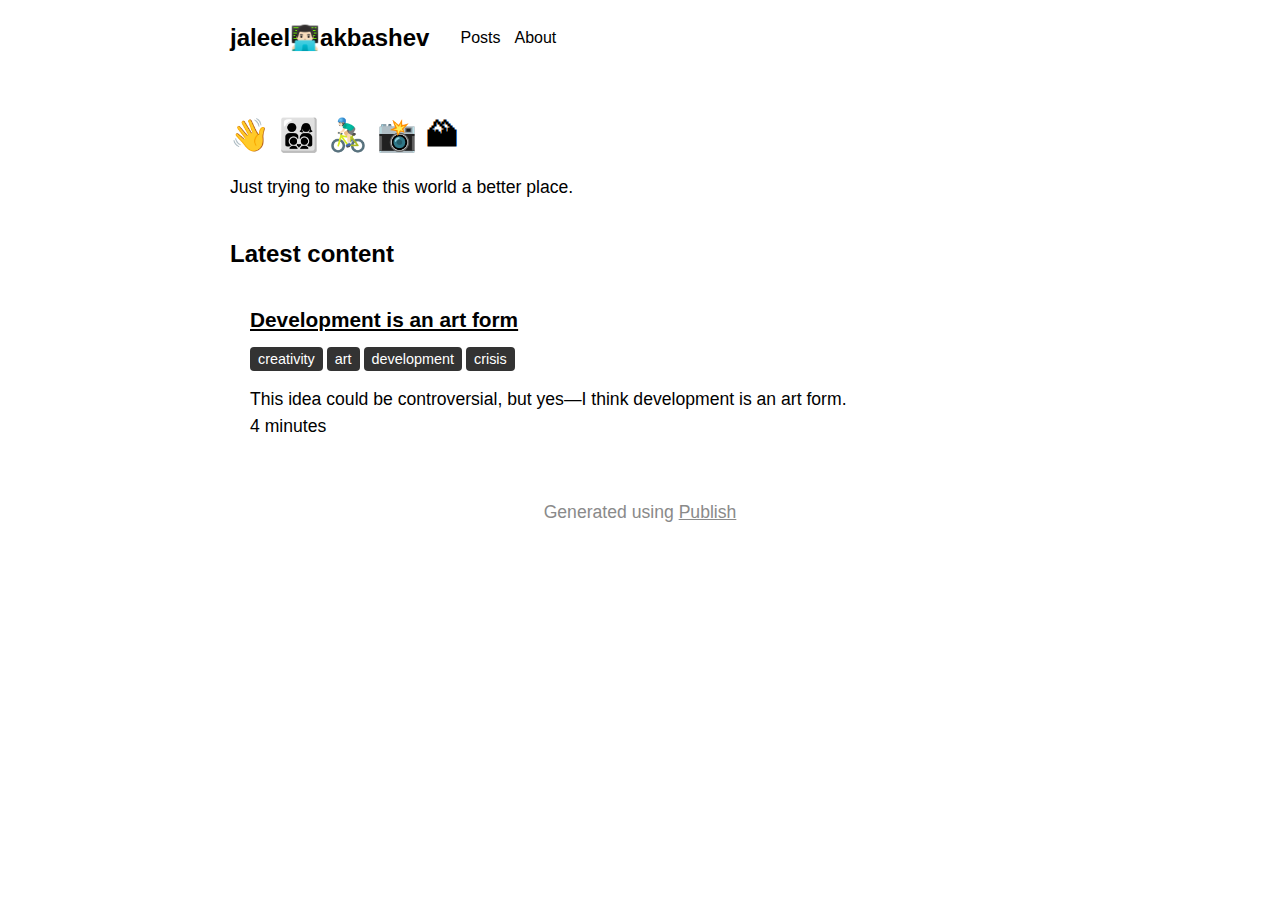
==== index.html @ 871fdf28 "Publish deploy 2021-10-07 12:44" ====
<!DOCTYPE html><html lang="en"><head><meta charset="UTF-8"/><meta name="og:site_name" content="jaleel👨🏻‍💻akbashev"/><link rel="canonical" href="https://akbashev.github.io"/><meta name="twitter:url" content="https://akbashev.github.io"/><meta name="og:url" content="https://akbashev.github.io"/><title>👋 👨‍👩‍👦‍👦 🚴🏻‍♂️ 📸 🏔 | jaleel👨🏻‍💻akbashev</title><meta name="twitter:title" content="👋 👨‍👩‍👦‍👦 🚴🏻‍♂️ 📸 🏔 | jaleel👨🏻‍💻akbashev"/><meta name="og:title" content="👋 👨‍👩‍👦‍👦 🚴🏻‍♂️ 📸 🏔 | jaleel👨🏻‍💻akbashev"/><meta name="description" content="Just trying to make this world a better place."/><meta name="twitter:description" content="Just trying to make this world a better place."/><meta name="og:description" content="Just trying to make this world a better place."/><meta name="twitter:card" content="summary"/><link rel="stylesheet" href="/styles.css" type="text/css"/><meta name="viewport" content="width=device-width, initial-scale=1.0"/><link rel="shortcut icon" href="/images/favicon.png" type="image/png"/><link rel="alternate" href="/feed.rss" type="application/rss+xml" title="Subscribe to jaleel👨🏻‍💻akbashev"/><meta name="theme-color" content="#ffffff" media="(prefers-color-scheme: light)"/><meta name="theme-color" content="#000000" media="(prefers-color-scheme: dark)"/></head><body><header><div class="wrapper"><a class="site-name" href="/">jaleel👨🏻‍💻akbashev</a><nav><ul><li><a href="/posts">Posts</a></li><li><a href="/about">About</a></li></ul></nav></div></header><div class="wrapper"><h1>👋 👨‍👩‍👦‍👦 🚴🏻‍♂️ 📸 🏔</h1><p class="description">Just trying to make this world a better place.</p><h2>Latest content</h2><ul class="item-list"><li><article><h1><a href="/posts/development-is-an-art-form">Development is an art form</a></h1><ul class="tag-list"><li><a href="/tags/creativity">creativity</a></li><li><a href="/tags/art">art</a></li><li><a href="/tags/development">development</a></li><li><a href="/tags/crisis">crisis</a></li></ul><p>This idea could be controversial, but yes—I think development is an art form.</p><p>4 minutes</p></article></li></ul></div><footer><p>Generated using <a href="https://github.com/johnsundell/publish">Publish</a></p></footer></body></html>
---- styles.css ----
/**
*  Publish Foundation theme
*  Copyright (c) John Sundell 2019
*  MIT license, see LICENSE file for details
*/

* {
    margin: 0;
    padding: 0;
    box-sizing: border-box;
}

body {
    background: #fff;
    color: #000;
    font-family: -apple-system, BlinkMacSystemFont, Helvetica, Arial;
    text-align: left;
}

.wrapper {
    max-width: 900px;
    margin-left: auto;
    margin-right: auto;
    padding: 40px;
    text-align: left;
}

header {
    background-color: #fff;
}

header .wrapper {
    padding-top: 24px;
    padding-bottom: 24px;
    display: flex;
    align-items: center;
}

header a {
    text-decoration: none;
}

header .site-name {
    font-size: 1.5em;
    color: #000;
    font-weight: bold;
}

nav {
    margin-left: 24px;
}

nav li {
    display: inline-block;
    margin: 0 7px;
    line-height: 1.5em;
}

nav li a.selected {
    text-decoration: underline;
}

h1 {
    margin-bottom: 20px;
    font-size: 2em;
}

h2 {
    margin: 20px 0;
}

p {
    margin-bottom: 16px;
    font-size: 1.1em;
    line-height: 1.5;
}

a {
    color: inherit;
}

.description {
    margin-bottom: 40px;
}

.item-list > li {
    display: block;
    padding: 20px;
    border-radius: 20px;
    background-color: #fff;
    margin-bottom: 20px;
}

.item-list > li:last-child {
    margin-bottom: 0;
}

.item-list h1 {
    margin-bottom: 15px;
    font-size: 1.3em;
}

.item-list p {
    margin-bottom: 0;
    font-size: 1.1em;
    line-height: 1.5;
}

.tag-list {
    margin-bottom: 15px;
}

.tag-list li,
.tag {
    display: inline-block;
    background-color: #333;
    color: #fff;
    padding: 4px 8px;
    border-radius: 4px;
    margin-right: 4px;
    font-size: 0.9em;
}

.tag-list a,
.tag a {
    text-decoration: none;
}

.item-page .tag-list {
    display: inline-block;
}

.content {
    margin-bottom: 40px;
}

.content ul {
    font-size: 1.1em;
    line-height: 1.5em;
    padding-inline-start: 20px;
}

.browse-all {
    display: block;
    margin-bottom: 30px;
}

.all-tags li {
    font-size: 1.1em;
    margin-right: 10px;
    padding: 6px 10px;
}

footer {
    color: #8a8a8a;
    text-align: center;
}

@media (prefers-color-scheme: dark) {
    body {
        background-color: #000;
    }

    body,
    header .site-name {
        color: #ddd;
    }

    .item-list > li {
        background-color: #000;
    }

    header {
        background-color: #000;
    }
}

@media(max-width: 600px) {
    .wrapper {
        padding: 40px 20px;
    }
}

/**
 *  Example CSS file that can be used to style Splash HTML output
 *  Copyright (c) John Sundell 2018
 *  MIT license - see LICENSE.md
 */

pre {
    margin-bottom: 1.5em;
    background-color: #1a1a1a;
    padding: 16px 0;
    border-radius: 16px;
}

pre code {
    font-family: monospace;
    display: block;
    padding: 0 20px;
    color: #a9bcbc;
    line-height: 1.4em;
    font-size: 0.95em;
    overflow-x: auto;
    white-space: pre;
    -webkit-overflow-scrolling: touch;
}

pre code .keyword {
    color: #e73289;
}

pre code .type {
    color: #8281ca;
}

pre code .call {
    color: #348fe5;
}

pre code .property {
    color: #21ab9d;
}

pre code .number {
    color: #db6f57;
}

pre code .string {
    color: #fa641e;
}

pre code .comment {
    color: #6b8a94;
}

pre code .dotAccess {
    color: #92b300;
}

pre code .preprocessing {
    color: #b68a00;
}
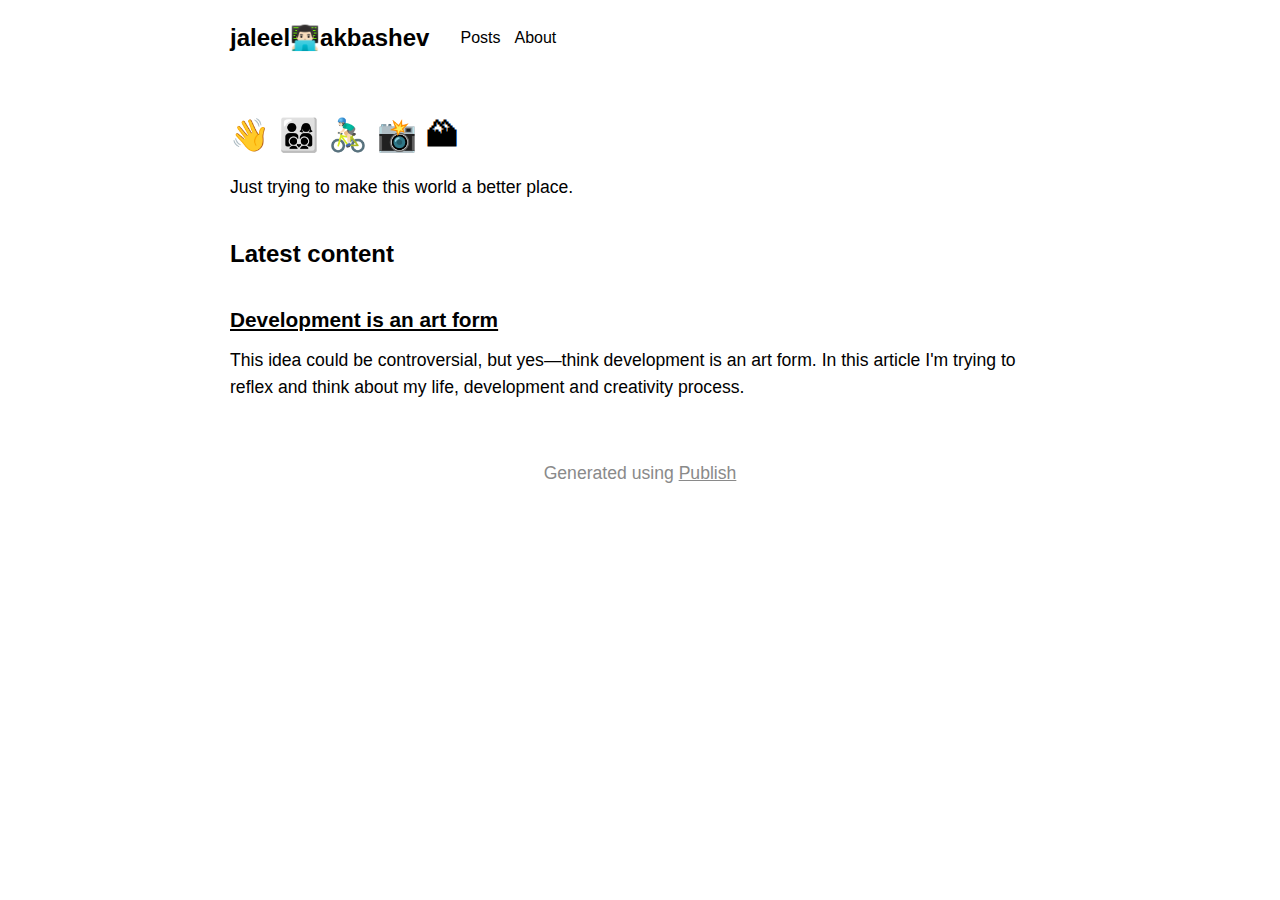
==== commit 73b8659d: "Publish deploy 2021-10-07 18:07" ====
--- a/index.html
+++ b/index.html
@@ -1 +1 @@
-<!DOCTYPE html><html lang="en"><head><meta charset="UTF-8"/><meta name="og:site_name" content="jaleel👨🏻‍💻akbashev"/><link rel="canonical" href="https://akbashev.github.io"/><meta name="twitter:url" content="https://akbashev.github.io"/><meta name="og:url" content="https://akbashev.github.io"/><title>👋 👨‍👩‍👦‍👦 🚴🏻‍♂️ 📸 🏔 | jaleel👨🏻‍💻akbashev</title><meta name="twitter:title" content="👋 👨‍👩‍👦‍👦 🚴🏻‍♂️ 📸 🏔 | jaleel👨🏻‍💻akbashev"/><meta name="og:title" content="👋 👨‍👩‍👦‍👦 🚴🏻‍♂️ 📸 🏔 | jaleel👨🏻‍💻akbashev"/><meta name="description" content="Just trying to make this world a better place."/><meta name="twitter:description" content="Just trying to make this world a better place."/><meta name="og:description" content="Just trying to make this world a better place."/><meta name="twitter:card" content="summary"/><link rel="stylesheet" href="/styles.css" type="text/css"/><meta name="viewport" content="width=device-width, initial-scale=1.0"/><link rel="shortcut icon" href="/images/favicon.png" type="image/png"/><link rel="alternate" href="/feed.rss" type="application/rss+xml" title="Subscribe to jaleel👨🏻‍💻akbashev"/><meta name="theme-color" content="#ffffff" media="(prefers-color-scheme: light)"/><meta name="theme-color" content="#000000" media="(prefers-color-scheme: dark)"/></head><body><header><div class="wrapper"><a class="site-name" href="/">jaleel👨🏻‍💻akbashev</a><nav><ul><li><a href="/posts">Posts</a></li><li><a href="/about">About</a></li></ul></nav></div></header><div class="wrapper"><h1>👋 👨‍👩‍👦‍👦 🚴🏻‍♂️ 📸 🏔</h1><p class="description">Just trying to make this world a better place.</p><h2>Latest content</h2><ul class="item-list"><li><article><h1><a href="/posts/development-is-an-art-form">Development is an art form</a></h1><ul class="tag-list"><li><a href="/tags/creativity">creativity</a></li><li><a href="/tags/art">art</a></li><li><a href="/tags/development">development</a></li><li><a href="/tags/crisis">crisis</a></li></ul><p>This idea could be controversial, but yes—I think development is an art form.</p><p>4 minutes</p></article></li></ul></div><footer><p>Generated using <a href="https://github.com/johnsundell/publish">Publish</a></p></footer></body></html>+<!DOCTYPE html><html lang="en"><head><meta charset="UTF-8"/><meta name="og:site_name" content="jaleel👨🏻‍💻akbashev"/><link rel="canonical" href="https://akbashev.github.io"/><meta name="twitter:url" content="https://akbashev.github.io"/><meta name="og:url" content="https://akbashev.github.io"/><title>👋 👨‍👩‍👦‍👦 🚴🏻‍♂️ 📸 🏔 | jaleel👨🏻‍💻akbashev</title><meta name="twitter:title" content="👋 👨‍👩‍👦‍👦 🚴🏻‍♂️ 📸 🏔 | jaleel👨🏻‍💻akbashev"/><meta name="og:title" content="👋 👨‍👩‍👦‍👦 🚴🏻‍♂️ 📸 🏔 | jaleel👨🏻‍💻akbashev"/><meta name="description" content="Just trying to make this world a better place."/><meta name="twitter:description" content="Just trying to make this world a better place."/><meta name="og:description" content="Just trying to make this world a better place."/><meta name="twitter:card" content="summary"/><link rel="stylesheet" href="/styles.css" type="text/css"/><meta name="viewport" content="width=device-width, initial-scale=1.0"/><link rel="shortcut icon" href="/images/favicon.png" type="image/png"/><link rel="alternate" href="/feed.rss" type="application/rss+xml" title="Subscribe to jaleel👨🏻‍💻akbashev"/><meta name="theme-color" content="#ffffff" media="(prefers-color-scheme: light)"/><meta name="theme-color" content="#000000" media="(prefers-color-scheme: dark)"/></head><body><header><div class="wrapper"><a class="site-name" href="/">jaleel👨🏻‍💻akbashev</a><nav><ul><li><a href="/posts">Posts</a></li><li><a href="/about">About</a></li></ul></nav></div></header><div class="wrapper"><h1>👋 👨‍👩‍👦‍👦 🚴🏻‍♂️ 📸 🏔</h1><p class="description">Just trying to make this world a better place.</p><h2>Latest content</h2><ul class="item-list"><li><article><h1><a href="/posts/development-is-an-art-form">Development is an art form</a></h1><p>This idea could be controversial, but yes—think development is an art form. In this article I'm trying to reflex and think about my life, development and creativity process.</p></article></li></ul></div><footer><p>Generated using <a href="https://github.com/johnsundell/publish">Publish</a></p></footer></body></html>--- a/styles.css
+++ b/styles.css
@@ -85,8 +85,8 @@
 
 .item-list > li {
     display: block;
-    padding: 20px;
-    border-radius: 20px;
+    padding-top: 20px;
+    padding-bottom: 20px;
     background-color: #fff;
     margin-bottom: 20px;
 }
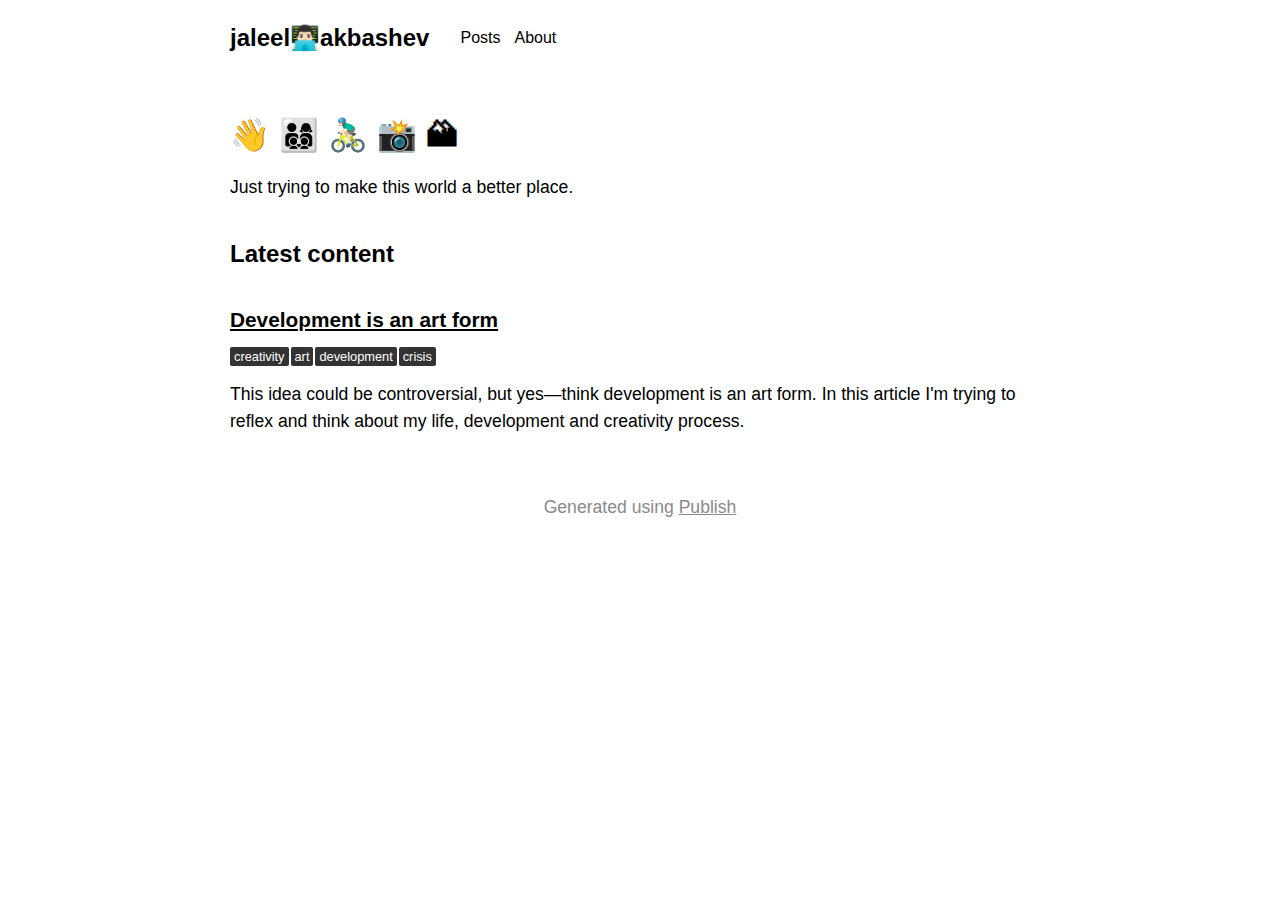
==== commit 1fc400d8: "Publish deploy 2021-10-07 18:12" ====
--- a/index.html
+++ b/index.html
@@ -1 +1 @@
-<!DOCTYPE html><html lang="en"><head><meta charset="UTF-8"/><meta name="og:site_name" content="jaleel👨🏻‍💻akbashev"/><link rel="canonical" href="https://akbashev.github.io"/><meta name="twitter:url" content="https://akbashev.github.io"/><meta name="og:url" content="https://akbashev.github.io"/><title>👋 👨‍👩‍👦‍👦 🚴🏻‍♂️ 📸 🏔 | jaleel👨🏻‍💻akbashev</title><meta name="twitter:title" content="👋 👨‍👩‍👦‍👦 🚴🏻‍♂️ 📸 🏔 | jaleel👨🏻‍💻akbashev"/><meta name="og:title" content="👋 👨‍👩‍👦‍👦 🚴🏻‍♂️ 📸 🏔 | jaleel👨🏻‍💻akbashev"/><meta name="description" content="Just trying to make this world a better place."/><meta name="twitter:description" content="Just trying to make this world a better place."/><meta name="og:description" content="Just trying to make this world a better place."/><meta name="twitter:card" content="summary"/><link rel="stylesheet" href="/styles.css" type="text/css"/><meta name="viewport" content="width=device-width, initial-scale=1.0"/><link rel="shortcut icon" href="/images/favicon.png" type="image/png"/><link rel="alternate" href="/feed.rss" type="application/rss+xml" title="Subscribe to jaleel👨🏻‍💻akbashev"/><meta name="theme-color" content="#ffffff" media="(prefers-color-scheme: light)"/><meta name="theme-color" content="#000000" media="(prefers-color-scheme: dark)"/></head><body><header><div class="wrapper"><a class="site-name" href="/">jaleel👨🏻‍💻akbashev</a><nav><ul><li><a href="/posts">Posts</a></li><li><a href="/about">About</a></li></ul></nav></div></header><div class="wrapper"><h1>👋 👨‍👩‍👦‍👦 🚴🏻‍♂️ 📸 🏔</h1><p class="description">Just trying to make this world a better place.</p><h2>Latest content</h2><ul class="item-list"><li><article><h1><a href="/posts/development-is-an-art-form">Development is an art form</a></h1><p>This idea could be controversial, but yes—think development is an art form. In this article I'm trying to reflex and think about my life, development and creativity process.</p></article></li></ul></div><footer><p>Generated using <a href="https://github.com/johnsundell/publish">Publish</a></p></footer></body></html>+<!DOCTYPE html><html lang="en"><head><meta charset="UTF-8"/><meta name="og:site_name" content="jaleel👨🏻‍💻akbashev"/><link rel="canonical" href="https://akbashev.github.io"/><meta name="twitter:url" content="https://akbashev.github.io"/><meta name="og:url" content="https://akbashev.github.io"/><title>👋 👨‍👩‍👦‍👦 🚴🏻‍♂️ 📸 🏔 | jaleel👨🏻‍💻akbashev</title><meta name="twitter:title" content="👋 👨‍👩‍👦‍👦 🚴🏻‍♂️ 📸 🏔 | jaleel👨🏻‍💻akbashev"/><meta name="og:title" content="👋 👨‍👩‍👦‍👦 🚴🏻‍♂️ 📸 🏔 | jaleel👨🏻‍💻akbashev"/><meta name="description" content="Just trying to make this world a better place."/><meta name="twitter:description" content="Just trying to make this world a better place."/><meta name="og:description" content="Just trying to make this world a better place."/><meta name="twitter:card" content="summary"/><link rel="stylesheet" href="/styles.css" type="text/css"/><meta name="viewport" content="width=device-width, initial-scale=1.0"/><link rel="shortcut icon" href="/images/favicon.png" type="image/png"/><link rel="alternate" href="/feed.rss" type="application/rss+xml" title="Subscribe to jaleel👨🏻‍💻akbashev"/><meta name="theme-color" content="#ffffff" media="(prefers-color-scheme: light)"/><meta name="theme-color" content="#000000" media="(prefers-color-scheme: dark)"/></head><body><header><div class="wrapper"><a class="site-name" href="/">jaleel👨🏻‍💻akbashev</a><nav><ul><li><a href="/posts">Posts</a></li><li><a href="/about">About</a></li></ul></nav></div></header><div class="wrapper"><h1>👋 👨‍👩‍👦‍👦 🚴🏻‍♂️ 📸 🏔</h1><p class="description">Just trying to make this world a better place.</p><h2>Latest content</h2><ul class="item-list"><li><article><h1><a href="/posts/development-is-an-art-form">Development is an art form</a></h1><ul class="tag-list"><li><a href="/tags/creativity">creativity</a></li><li><a href="/tags/art">art</a></li><li><a href="/tags/development">development</a></li><li><a href="/tags/crisis">crisis</a></li></ul><p>This idea could be controversial, but yes—think development is an art form. In this article I'm trying to reflex and think about my life, development and creativity process.</p></article></li></ul></div><footer><p>Generated using <a href="https://github.com/johnsundell/publish">Publish</a></p></footer></body></html>--- a/styles.css
+++ b/styles.css
@@ -115,10 +115,10 @@
     display: inline-block;
     background-color: #333;
     color: #fff;
-    padding: 4px 8px;
-    border-radius: 4px;
-    margin-right: 4px;
-    font-size: 0.9em;
+    padding: 2px 4px;
+    border-radius: 2px;
+    margin-right: 2px;
+    font-size: 0.8em;
 }
 
 .tag-list a,
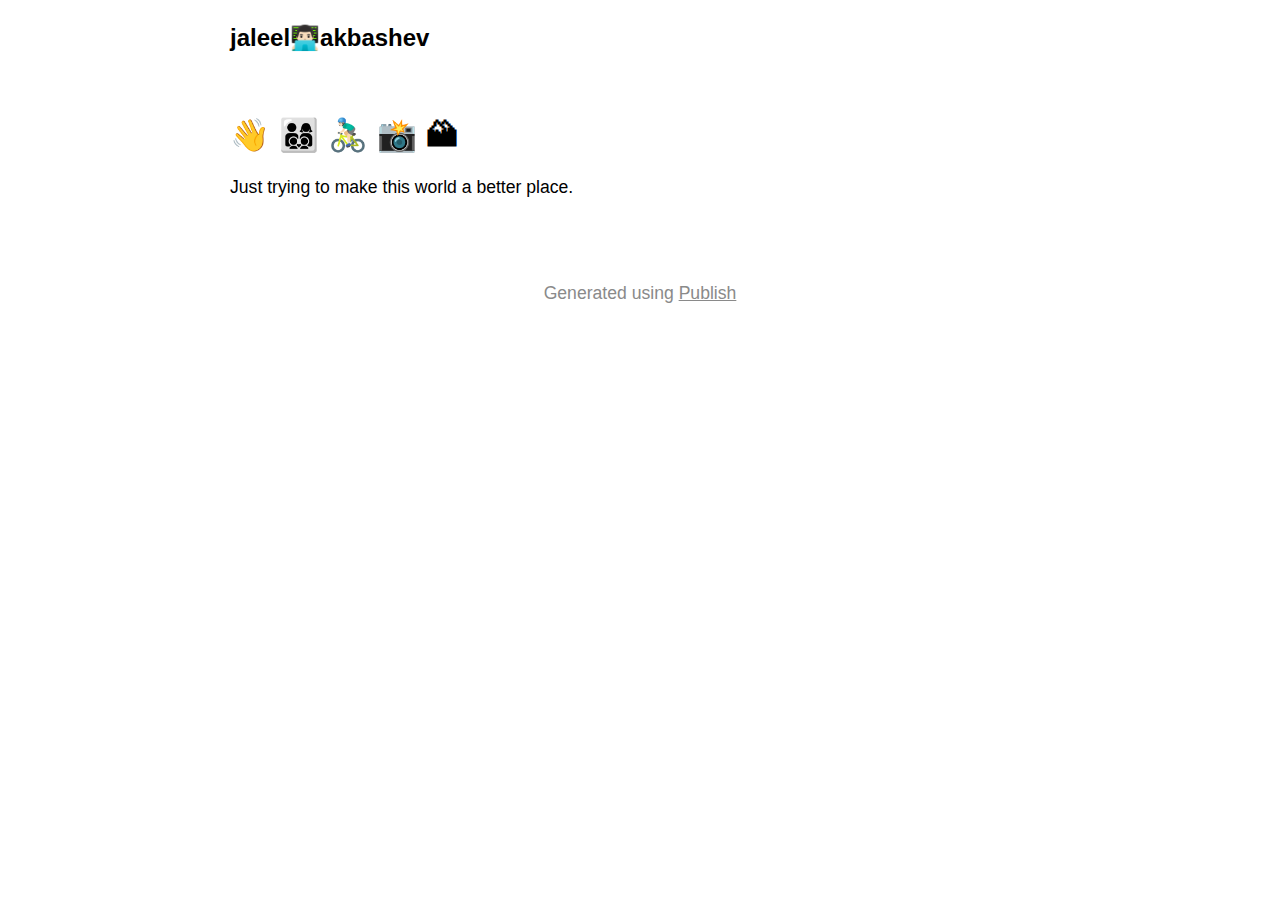
==== commit 1bd6a436: "Publish deploy 2021-10-07 18:18" ====
--- a/index.html
+++ b/index.html
@@ -1 +1 @@
-<!DOCTYPE html><html lang="en"><head><meta charset="UTF-8"/><meta name="og:site_name" content="jaleel👨🏻‍💻akbashev"/><link rel="canonical" href="https://akbashev.github.io"/><meta name="twitter:url" content="https://akbashev.github.io"/><meta name="og:url" content="https://akbashev.github.io"/><title>👋 👨‍👩‍👦‍👦 🚴🏻‍♂️ 📸 🏔 | jaleel👨🏻‍💻akbashev</title><meta name="twitter:title" content="👋 👨‍👩‍👦‍👦 🚴🏻‍♂️ 📸 🏔 | jaleel👨🏻‍💻akbashev"/><meta name="og:title" content="👋 👨‍👩‍👦‍👦 🚴🏻‍♂️ 📸 🏔 | jaleel👨🏻‍💻akbashev"/><meta name="description" content="Just trying to make this world a better place."/><meta name="twitter:description" content="Just trying to make this world a better place."/><meta name="og:description" content="Just trying to make this world a better place."/><meta name="twitter:card" content="summary"/><link rel="stylesheet" href="/styles.css" type="text/css"/><meta name="viewport" content="width=device-width, initial-scale=1.0"/><link rel="shortcut icon" href="/images/favicon.png" type="image/png"/><link rel="alternate" href="/feed.rss" type="application/rss+xml" title="Subscribe to jaleel👨🏻‍💻akbashev"/><meta name="theme-color" content="#ffffff" media="(prefers-color-scheme: light)"/><meta name="theme-color" content="#000000" media="(prefers-color-scheme: dark)"/></head><body><header><div class="wrapper"><a class="site-name" href="/">jaleel👨🏻‍💻akbashev</a><nav><ul><li><a href="/posts">Posts</a></li><li><a href="/about">About</a></li></ul></nav></div></header><div class="wrapper"><h1>👋 👨‍👩‍👦‍👦 🚴🏻‍♂️ 📸 🏔</h1><p class="description">Just trying to make this world a better place.</p><h2>Latest content</h2><ul class="item-list"><li><article><h1><a href="/posts/development-is-an-art-form">Development is an art form</a></h1><ul class="tag-list"><li><a href="/tags/creativity">creativity</a></li><li><a href="/tags/art">art</a></li><li><a href="/tags/development">development</a></li><li><a href="/tags/crisis">crisis</a></li></ul><p>This idea could be controversial, but yes—think development is an art form. In this article I'm trying to reflex and think about my life, development and creativity process.</p></article></li></ul></div><footer><p>Generated using <a href="https://github.com/johnsundell/publish">Publish</a></p></footer></body></html>+<!DOCTYPE html><html lang="en"><head><meta charset="UTF-8"/><meta name="og:site_name" content="jaleel👨🏻‍💻akbashev"/><link rel="canonical" href="https://akbashev.github.io"/><meta name="twitter:url" content="https://akbashev.github.io"/><meta name="og:url" content="https://akbashev.github.io"/><title>👋 👨‍👩‍👦‍👦 🚴🏻‍♂️ 📸 🏔 | jaleel👨🏻‍💻akbashev</title><meta name="twitter:title" content="👋 👨‍👩‍👦‍👦 🚴🏻‍♂️ 📸 🏔 | jaleel👨🏻‍💻akbashev"/><meta name="og:title" content="👋 👨‍👩‍👦‍👦 🚴🏻‍♂️ 📸 🏔 | jaleel👨🏻‍💻akbashev"/><meta name="description" content="Just trying to make this world a better place."/><meta name="twitter:description" content="Just trying to make this world a better place."/><meta name="og:description" content="Just trying to make this world a better place."/><meta name="twitter:card" content="summary"/><link rel="stylesheet" href="/styles.css" type="text/css"/><meta name="viewport" content="width=device-width, initial-scale=1.0"/><link rel="shortcut icon" href="/images/favicon.png" type="image/png"/><link rel="alternate" href="/feed.rss" type="application/rss+xml" title="Subscribe to jaleel👨🏻‍💻akbashev"/><meta name="theme-color" content="#ffffff" media="(prefers-color-scheme: light)"/><meta name="theme-color" content="#000000" media="(prefers-color-scheme: dark)"/></head><body><header><div class="wrapper"><a class="site-name" href="/">jaleel👨🏻‍💻akbashev</a></div></header><div class="wrapper"><h1>👋 👨‍👩‍👦‍👦 🚴🏻‍♂️ 📸 🏔</h1><p class="description">Just trying to make this world a better place.</p><ul class="item-list"></ul></div><footer><p>Generated using <a href="https://github.com/johnsundell/publish">Publish</a></p></footer></body></html>--- a/styles.css
+++ b/styles.css
@@ -117,7 +117,7 @@
     color: #fff;
     padding: 2px 4px;
     border-radius: 2px;
-    margin-right: 2px;
+    margin-right: 4px;
     font-size: 0.8em;
 }
 
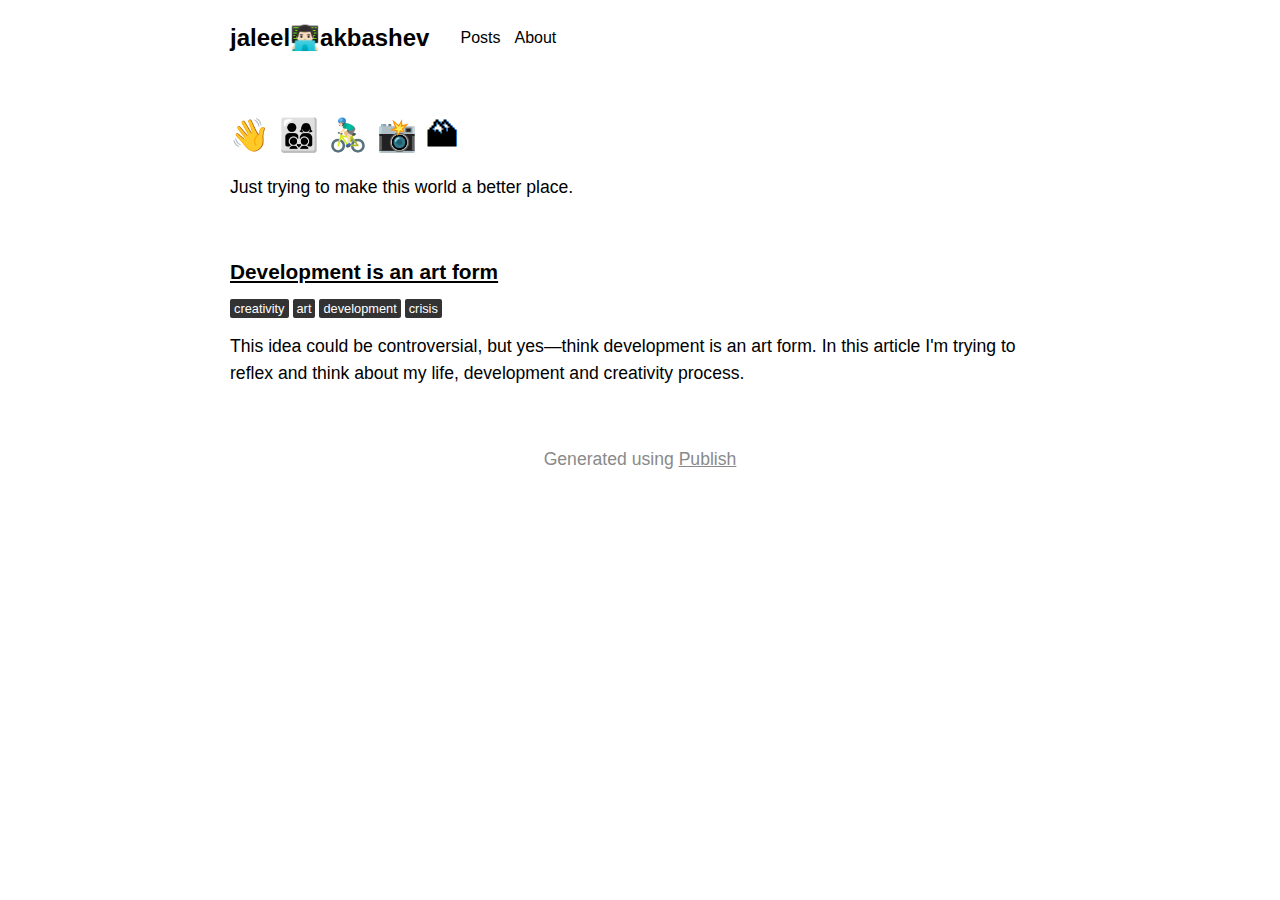
==== commit b1d75935: "Publish deploy 2021-10-07 18:20" ====
--- a/index.html
+++ b/index.html
@@ -1 +1 @@
-<!DOCTYPE html><html lang="en"><head><meta charset="UTF-8"/><meta name="og:site_name" content="jaleel👨🏻‍💻akbashev"/><link rel="canonical" href="https://akbashev.github.io"/><meta name="twitter:url" content="https://akbashev.github.io"/><meta name="og:url" content="https://akbashev.github.io"/><title>👋 👨‍👩‍👦‍👦 🚴🏻‍♂️ 📸 🏔 | jaleel👨🏻‍💻akbashev</title><meta name="twitter:title" content="👋 👨‍👩‍👦‍👦 🚴🏻‍♂️ 📸 🏔 | jaleel👨🏻‍💻akbashev"/><meta name="og:title" content="👋 👨‍👩‍👦‍👦 🚴🏻‍♂️ 📸 🏔 | jaleel👨🏻‍💻akbashev"/><meta name="description" content="Just trying to make this world a better place."/><meta name="twitter:description" content="Just trying to make this world a better place."/><meta name="og:description" content="Just trying to make this world a better place."/><meta name="twitter:card" content="summary"/><link rel="stylesheet" href="/styles.css" type="text/css"/><meta name="viewport" content="width=device-width, initial-scale=1.0"/><link rel="shortcut icon" href="/images/favicon.png" type="image/png"/><link rel="alternate" href="/feed.rss" type="application/rss+xml" title="Subscribe to jaleel👨🏻‍💻akbashev"/><meta name="theme-color" content="#ffffff" media="(prefers-color-scheme: light)"/><meta name="theme-color" content="#000000" media="(prefers-color-scheme: dark)"/></head><body><header><div class="wrapper"><a class="site-name" href="/">jaleel👨🏻‍💻akbashev</a></div></header><div class="wrapper"><h1>👋 👨‍👩‍👦‍👦 🚴🏻‍♂️ 📸 🏔</h1><p class="description">Just trying to make this world a better place.</p><ul class="item-list"></ul></div><footer><p>Generated using <a href="https://github.com/johnsundell/publish">Publish</a></p></footer></body></html>+<!DOCTYPE html><html lang="en"><head><meta charset="UTF-8"/><meta name="og:site_name" content="jaleel👨🏻‍💻akbashev"/><link rel="canonical" href="https://akbashev.github.io"/><meta name="twitter:url" content="https://akbashev.github.io"/><meta name="og:url" content="https://akbashev.github.io"/><title>👋 👨‍👩‍👦‍👦 🚴🏻‍♂️ 📸 🏔 | jaleel👨🏻‍💻akbashev</title><meta name="twitter:title" content="👋 👨‍👩‍👦‍👦 🚴🏻‍♂️ 📸 🏔 | jaleel👨🏻‍💻akbashev"/><meta name="og:title" content="👋 👨‍👩‍👦‍👦 🚴🏻‍♂️ 📸 🏔 | jaleel👨🏻‍💻akbashev"/><meta name="description" content="Just trying to make this world a better place."/><meta name="twitter:description" content="Just trying to make this world a better place."/><meta name="og:description" content="Just trying to make this world a better place."/><meta name="twitter:card" content="summary"/><link rel="stylesheet" href="/styles.css" type="text/css"/><meta name="viewport" content="width=device-width, initial-scale=1.0"/><link rel="shortcut icon" href="/images/favicon.png" type="image/png"/><link rel="alternate" href="/feed.rss" type="application/rss+xml" title="Subscribe to jaleel👨🏻‍💻akbashev"/><meta name="theme-color" content="#ffffff" media="(prefers-color-scheme: light)"/><meta name="theme-color" content="#000000" media="(prefers-color-scheme: dark)"/></head><body><header><div class="wrapper"><a class="site-name" href="/">jaleel👨🏻‍💻akbashev</a><nav><ul><li><a href="/posts">Posts</a></li><li><a href="/about">About</a></li></ul></nav></div></header><div class="wrapper"><h1>👋 👨‍👩‍👦‍👦 🚴🏻‍♂️ 📸 🏔</h1><p class="description">Just trying to make this world a better place.</p><ul class="item-list"><li><article><h1><a href="/posts/development-is-an-art-form">Development is an art form</a></h1><ul class="tag-list"><li><a href="/tags/creativity">creativity</a></li><li><a href="/tags/art">art</a></li><li><a href="/tags/development">development</a></li><li><a href="/tags/crisis">crisis</a></li></ul><p>This idea could be controversial, but yes—think development is an art form. In this article I'm trying to reflex and think about my life, development and creativity process.</p></article></li></ul></div><footer><p>Generated using <a href="https://github.com/johnsundell/publish">Publish</a></p></footer></body></html>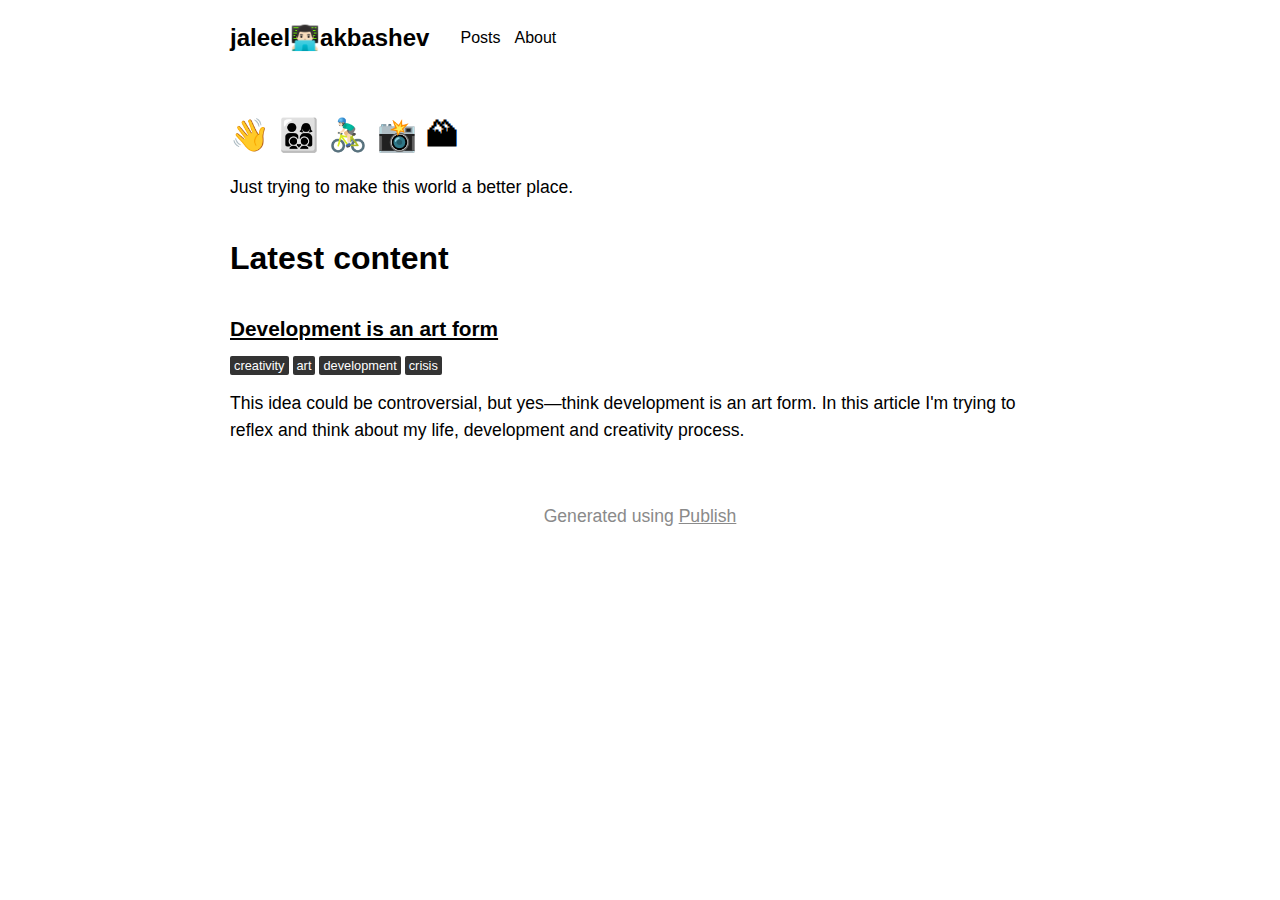
==== commit 9f9af21d: "Publish deploy 2021-10-07 18:22" ====
--- a/index.html
+++ b/index.html
@@ -1 +1 @@
-<!DOCTYPE html><html lang="en"><head><meta charset="UTF-8"/><meta name="og:site_name" content="jaleel👨🏻‍💻akbashev"/><link rel="canonical" href="https://akbashev.github.io"/><meta name="twitter:url" content="https://akbashev.github.io"/><meta name="og:url" content="https://akbashev.github.io"/><title>👋 👨‍👩‍👦‍👦 🚴🏻‍♂️ 📸 🏔 | jaleel👨🏻‍💻akbashev</title><meta name="twitter:title" content="👋 👨‍👩‍👦‍👦 🚴🏻‍♂️ 📸 🏔 | jaleel👨🏻‍💻akbashev"/><meta name="og:title" content="👋 👨‍👩‍👦‍👦 🚴🏻‍♂️ 📸 🏔 | jaleel👨🏻‍💻akbashev"/><meta name="description" content="Just trying to make this world a better place."/><meta name="twitter:description" content="Just trying to make this world a better place."/><meta name="og:description" content="Just trying to make this world a better place."/><meta name="twitter:card" content="summary"/><link rel="stylesheet" href="/styles.css" type="text/css"/><meta name="viewport" content="width=device-width, initial-scale=1.0"/><link rel="shortcut icon" href="/images/favicon.png" type="image/png"/><link rel="alternate" href="/feed.rss" type="application/rss+xml" title="Subscribe to jaleel👨🏻‍💻akbashev"/><meta name="theme-color" content="#ffffff" media="(prefers-color-scheme: light)"/><meta name="theme-color" content="#000000" media="(prefers-color-scheme: dark)"/></head><body><header><div class="wrapper"><a class="site-name" href="/">jaleel👨🏻‍💻akbashev</a><nav><ul><li><a href="/posts">Posts</a></li><li><a href="/about">About</a></li></ul></nav></div></header><div class="wrapper"><h1>👋 👨‍👩‍👦‍👦 🚴🏻‍♂️ 📸 🏔</h1><p class="description">Just trying to make this world a better place.</p><ul class="item-list"><li><article><h1><a href="/posts/development-is-an-art-form">Development is an art form</a></h1><ul class="tag-list"><li><a href="/tags/creativity">creativity</a></li><li><a href="/tags/art">art</a></li><li><a href="/tags/development">development</a></li><li><a href="/tags/crisis">crisis</a></li></ul><p>This idea could be controversial, but yes—think development is an art form. In this article I'm trying to reflex and think about my life, development and creativity process.</p></article></li></ul></div><footer><p>Generated using <a href="https://github.com/johnsundell/publish">Publish</a></p></footer></body></html>+<!DOCTYPE html><html lang="en"><head><meta charset="UTF-8"/><meta name="og:site_name" content="jaleel👨🏻‍💻akbashev"/><link rel="canonical" href="https://akbashev.github.io"/><meta name="twitter:url" content="https://akbashev.github.io"/><meta name="og:url" content="https://akbashev.github.io"/><title>👋 👨‍👩‍👦‍👦 🚴🏻‍♂️ 📸 🏔 | jaleel👨🏻‍💻akbashev</title><meta name="twitter:title" content="👋 👨‍👩‍👦‍👦 🚴🏻‍♂️ 📸 🏔 | jaleel👨🏻‍💻akbashev"/><meta name="og:title" content="👋 👨‍👩‍👦‍👦 🚴🏻‍♂️ 📸 🏔 | jaleel👨🏻‍💻akbashev"/><meta name="description" content="Just trying to make this world a better place."/><meta name="twitter:description" content="Just trying to make this world a better place."/><meta name="og:description" content="Just trying to make this world a better place."/><meta name="twitter:card" content="summary"/><link rel="stylesheet" href="/styles.css" type="text/css"/><meta name="viewport" content="width=device-width, initial-scale=1.0"/><link rel="shortcut icon" href="/images/favicon.png" type="image/png"/><link rel="alternate" href="/feed.rss" type="application/rss+xml" title="Subscribe to jaleel👨🏻‍💻akbashev"/><meta name="theme-color" content="#ffffff" media="(prefers-color-scheme: light)"/><meta name="theme-color" content="#000000" media="(prefers-color-scheme: dark)"/></head><body><header><div class="wrapper"><a class="site-name" href="/">jaleel👨🏻‍💻akbashev</a><nav><ul><li><a href="/posts">Posts</a></li><li><a href="/about">About</a></li></ul></nav></div></header><div class="wrapper"><h1>👋 👨‍👩‍👦‍👦 🚴🏻‍♂️ 📸 🏔</h1><p class="description">Just trying to make this world a better place.</p><h1>Latest content</h1><ul class="item-list"><li><article><h1><a href="/posts/development-is-an-art-form">Development is an art form</a></h1><ul class="tag-list"><li><a href="/tags/creativity">creativity</a></li><li><a href="/tags/art">art</a></li><li><a href="/tags/development">development</a></li><li><a href="/tags/crisis">crisis</a></li></ul><p>This idea could be controversial, but yes—think development is an art form. In this article I'm trying to reflex and think about my life, development and creativity process.</p></article></li></ul></div><footer><p>Generated using <a href="https://github.com/johnsundell/publish">Publish</a></p></footer></body></html>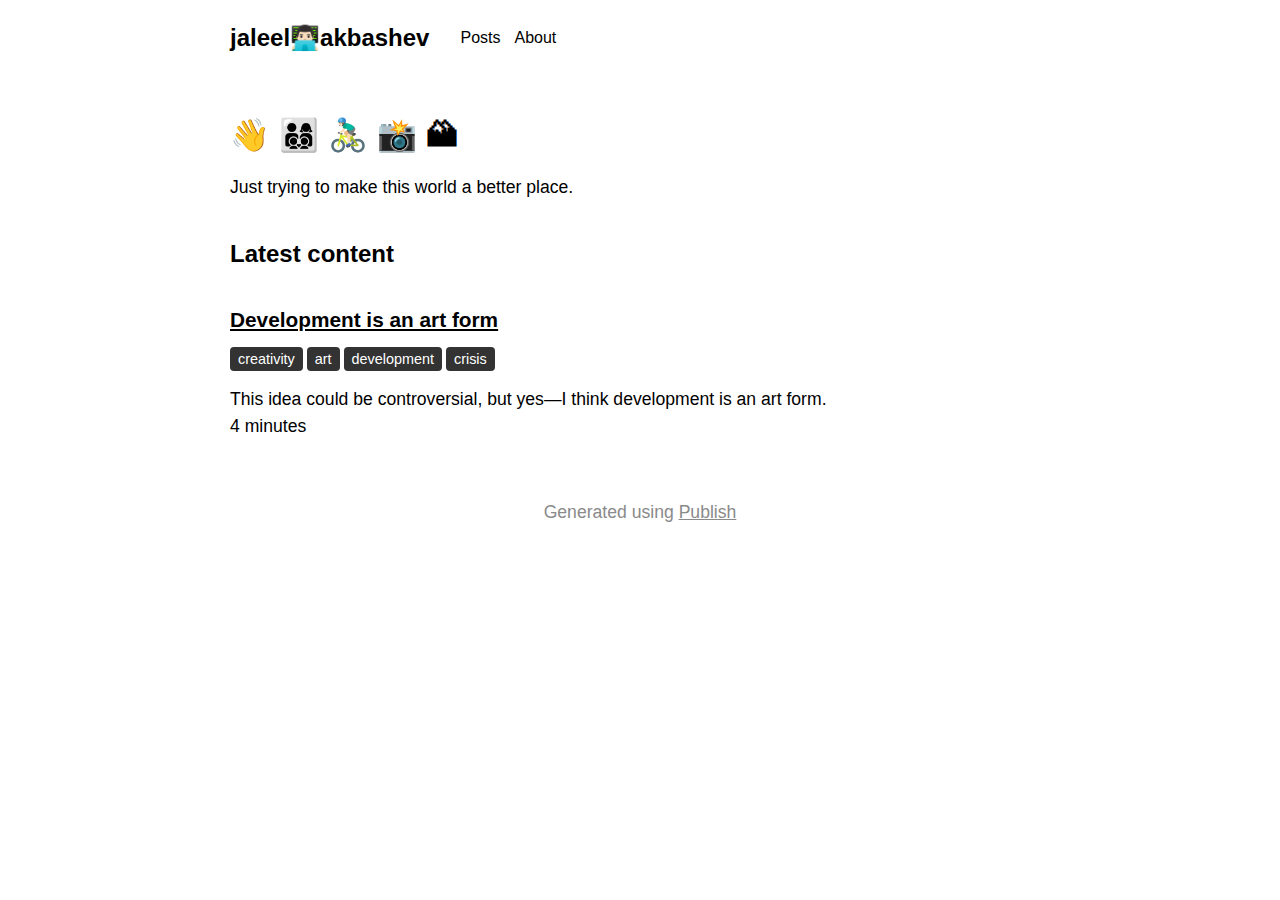
==== commit 5744bc94: "Publish deploy 2023-01-04 12:21" ====
--- a/index.html
+++ b/index.html
@@ -1 +1 @@
-<!DOCTYPE html><html lang="en"><head><meta charset="UTF-8"/><meta name="og:site_name" content="jaleel👨🏻‍💻akbashev"/><link rel="canonical" href="https://akbashev.github.io"/><meta name="twitter:url" content="https://akbashev.github.io"/><meta name="og:url" content="https://akbashev.github.io"/><title>👋 👨‍👩‍👦‍👦 🚴🏻‍♂️ 📸 🏔 | jaleel👨🏻‍💻akbashev</title><meta name="twitter:title" content="👋 👨‍👩‍👦‍👦 🚴🏻‍♂️ 📸 🏔 | jaleel👨🏻‍💻akbashev"/><meta name="og:title" content="👋 👨‍👩‍👦‍👦 🚴🏻‍♂️ 📸 🏔 | jaleel👨🏻‍💻akbashev"/><meta name="description" content="Just trying to make this world a better place."/><meta name="twitter:description" content="Just trying to make this world a better place."/><meta name="og:description" content="Just trying to make this world a better place."/><meta name="twitter:card" content="summary"/><link rel="stylesheet" href="/styles.css" type="text/css"/><meta name="viewport" content="width=device-width, initial-scale=1.0"/><link rel="shortcut icon" href="/images/favicon.png" type="image/png"/><link rel="alternate" href="/feed.rss" type="application/rss+xml" title="Subscribe to jaleel👨🏻‍💻akbashev"/><meta name="theme-color" content="#ffffff" media="(prefers-color-scheme: light)"/><meta name="theme-color" content="#000000" media="(prefers-color-scheme: dark)"/></head><body><header><div class="wrapper"><a class="site-name" href="/">jaleel👨🏻‍💻akbashev</a><nav><ul><li><a href="/posts">Posts</a></li><li><a href="/about">About</a></li></ul></nav></div></header><div class="wrapper"><h1>👋 👨‍👩‍👦‍👦 🚴🏻‍♂️ 📸 🏔</h1><p class="description">Just trying to make this world a better place.</p><h1>Latest content</h1><ul class="item-list"><li><article><h1><a href="/posts/development-is-an-art-form">Development is an art form</a></h1><ul class="tag-list"><li><a href="/tags/creativity">creativity</a></li><li><a href="/tags/art">art</a></li><li><a href="/tags/development">development</a></li><li><a href="/tags/crisis">crisis</a></li></ul><p>This idea could be controversial, but yes—think development is an art form. In this article I'm trying to reflex and think about my life, development and creativity process.</p></article></li></ul></div><footer><p>Generated using <a href="https://github.com/johnsundell/publish">Publish</a></p></footer></body></html>+<!DOCTYPE html><html lang="en"><head><meta charset="UTF-8"/><meta name="og:site_name" content="jaleel👨🏻‍💻akbashev"/><link rel="canonical" href="https://akbashev.github.io"/><meta name="twitter:url" content="https://akbashev.github.io"/><meta name="og:url" content="https://akbashev.github.io"/><title>👋 👨‍👩‍👦‍👦 🚴🏻‍♂️ 📸 🏔 | jaleel👨🏻‍💻akbashev</title><meta name="twitter:title" content="👋 👨‍👩‍👦‍👦 🚴🏻‍♂️ 📸 🏔 | jaleel👨🏻‍💻akbashev"/><meta name="og:title" content="👋 👨‍👩‍👦‍👦 🚴🏻‍♂️ 📸 🏔 | jaleel👨🏻‍💻akbashev"/><meta name="description" content="Just trying to make this world a better place."/><meta name="twitter:description" content="Just trying to make this world a better place."/><meta name="og:description" content="Just trying to make this world a better place."/><meta name="twitter:card" content="summary"/><link rel="stylesheet" href="/styles.css" type="text/css"/><meta name="viewport" content="width=device-width, initial-scale=1.0"/><link rel="shortcut icon" href="/images/favicon.png" type="image/png"/><link rel="alternate" href="/feed.rss" type="application/rss+xml" title="Subscribe to jaleel👨🏻‍💻akbashev"/><meta name="theme-color" content="#ffffff" media="(prefers-color-scheme: light)"/><meta name="theme-color" content="#000000" media="(prefers-color-scheme: dark)"/></head><body><header><div class="wrapper"><a class="site-name" href="/">jaleel👨🏻‍💻akbashev</a><nav><ul><li><a href="/posts">Posts</a></li><li><a href="/about">About</a></li></ul></nav></div></header><div class="wrapper"><h1>👋 👨‍👩‍👦‍👦 🚴🏻‍♂️ 📸 🏔</h1><p class="description">Just trying to make this world a better place.</p><h2>Latest content</h2><ul class="item-list"><li><article><h1><a href="/posts/development-is-an-art-form">Development is an art form</a></h1><ul class="tag-list"><li><a href="/tags/creativity">creativity</a></li><li><a href="/tags/art">art</a></li><li><a href="/tags/development">development</a></li><li><a href="/tags/crisis">crisis</a></li></ul><p>This idea could be controversial, but yes—I think development is an art form.</p><p>4 minutes</p></article></li></ul></div><footer><p>Generated using <a href="https://github.com/johnsundell/publish">Publish</a></p></footer></body></html>--- a/styles.css
+++ b/styles.css
@@ -115,10 +115,10 @@
     display: inline-block;
     background-color: #333;
     color: #fff;
-    padding: 2px 4px;
-    border-radius: 2px;
+    padding: 4px 8px;
+    border-radius: 4px;
     margin-right: 4px;
-    font-size: 0.8em;
+    font-size: 0.9em;
 }
 
 .tag-list a,
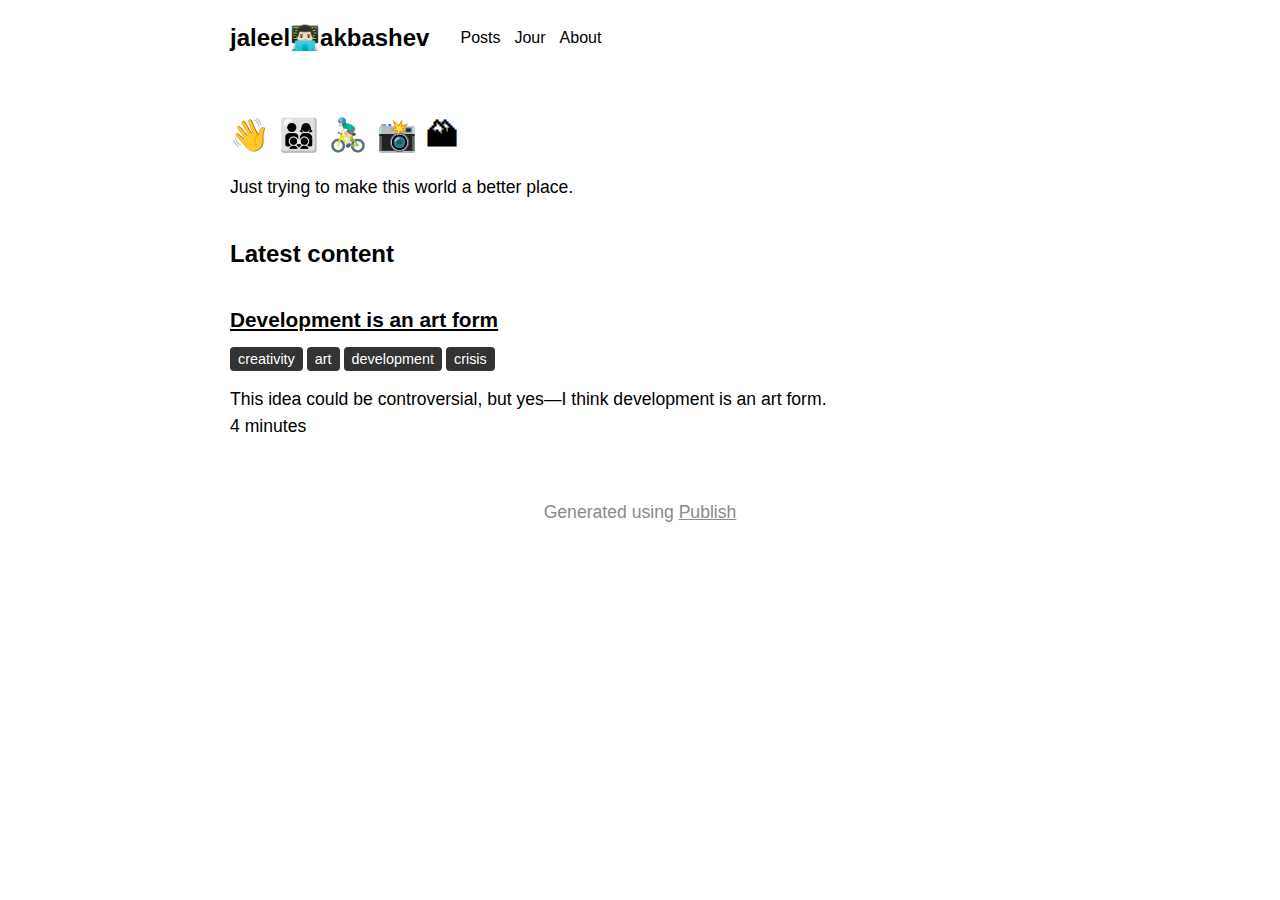
==== commit dd6e5e4e: "Publish deploy 2023-01-20 13:45" ====
--- a/index.html
+++ b/index.html
@@ -1 +1 @@
-<!DOCTYPE html><html lang="en"><head><meta charset="UTF-8"/><meta name="og:site_name" content="jaleel👨🏻‍💻akbashev"/><link rel="canonical" href="https://akbashev.github.io"/><meta name="twitter:url" content="https://akbashev.github.io"/><meta name="og:url" content="https://akbashev.github.io"/><title>👋 👨‍👩‍👦‍👦 🚴🏻‍♂️ 📸 🏔 | jaleel👨🏻‍💻akbashev</title><meta name="twitter:title" content="👋 👨‍👩‍👦‍👦 🚴🏻‍♂️ 📸 🏔 | jaleel👨🏻‍💻akbashev"/><meta name="og:title" content="👋 👨‍👩‍👦‍👦 🚴🏻‍♂️ 📸 🏔 | jaleel👨🏻‍💻akbashev"/><meta name="description" content="Just trying to make this world a better place."/><meta name="twitter:description" content="Just trying to make this world a better place."/><meta name="og:description" content="Just trying to make this world a better place."/><meta name="twitter:card" content="summary"/><link rel="stylesheet" href="/styles.css" type="text/css"/><meta name="viewport" content="width=device-width, initial-scale=1.0"/><link rel="shortcut icon" href="/images/favicon.png" type="image/png"/><link rel="alternate" href="/feed.rss" type="application/rss+xml" title="Subscribe to jaleel👨🏻‍💻akbashev"/><meta name="theme-color" content="#ffffff" media="(prefers-color-scheme: light)"/><meta name="theme-color" content="#000000" media="(prefers-color-scheme: dark)"/></head><body><header><div class="wrapper"><a class="site-name" href="/">jaleel👨🏻‍💻akbashev</a><nav><ul><li><a href="/posts">Posts</a></li><li><a href="/about">About</a></li></ul></nav></div></header><div class="wrapper"><h1>👋 👨‍👩‍👦‍👦 🚴🏻‍♂️ 📸 🏔</h1><p class="description">Just trying to make this world a better place.</p><h2>Latest content</h2><ul class="item-list"><li><article><h1><a href="/posts/development-is-an-art-form">Development is an art form</a></h1><ul class="tag-list"><li><a href="/tags/creativity">creativity</a></li><li><a href="/tags/art">art</a></li><li><a href="/tags/development">development</a></li><li><a href="/tags/crisis">crisis</a></li></ul><p>This idea could be controversial, but yes—I think development is an art form.</p><p>4 minutes</p></article></li></ul></div><footer><p>Generated using <a href="https://github.com/johnsundell/publish">Publish</a></p></footer></body></html>+<!DOCTYPE html><html lang="en"><head><meta charset="UTF-8"/><meta name="og:site_name" content="jaleel👨🏻‍💻akbashev"/><link rel="canonical" href="https://akbashev.github.io"/><meta name="twitter:url" content="https://akbashev.github.io"/><meta name="og:url" content="https://akbashev.github.io"/><title>👋 👨‍👩‍👦‍👦 🚴🏻‍♂️ 📸 🏔 | jaleel👨🏻‍💻akbashev</title><meta name="twitter:title" content="👋 👨‍👩‍👦‍👦 🚴🏻‍♂️ 📸 🏔 | jaleel👨🏻‍💻akbashev"/><meta name="og:title" content="👋 👨‍👩‍👦‍👦 🚴🏻‍♂️ 📸 🏔 | jaleel👨🏻‍💻akbashev"/><meta name="description" content="Just trying to make this world a better place."/><meta name="twitter:description" content="Just trying to make this world a better place."/><meta name="og:description" content="Just trying to make this world a better place."/><meta name="twitter:card" content="summary"/><link rel="stylesheet" href="/styles.css" type="text/css"/><meta name="viewport" content="width=device-width, initial-scale=1.0"/><link rel="shortcut icon" href="/images/favicon.png" type="image/png"/><link rel="alternate" href="/feed.rss" type="application/rss+xml" title="Subscribe to jaleel👨🏻‍💻akbashev"/><meta name="theme-color" content="#ffffff" media="(prefers-color-scheme: light)"/><meta name="theme-color" content="#000000" media="(prefers-color-scheme: dark)"/></head><body><header><div class="wrapper"><a class="site-name" href="/">jaleel👨🏻‍💻akbashev</a><nav><ul><li><a href="/posts">Posts</a></li><li><a href="/jour">Jour</a></li><li><a href="/about">About</a></li></ul></nav></div></header><div class="wrapper"><h1>👋 👨‍👩‍👦‍👦 🚴🏻‍♂️ 📸 🏔</h1><p class="description">Just trying to make this world a better place.</p><h2>Latest content</h2><ul class="item-list"><li><article><h1><a href="/posts/development-is-an-art-form">Development is an art form</a></h1><ul class="tag-list"><li><a href="/tags/creativity">creativity</a></li><li><a href="/tags/art">art</a></li><li><a href="/tags/development">development</a></li><li><a href="/tags/crisis">crisis</a></li></ul><p>This idea could be controversial, but yes—I think development is an art form.</p><p>4 minutes</p></article></li></ul></div><footer><p>Generated using <a href="https://github.com/johnsundell/publish">Publish</a></p></footer></body></html>